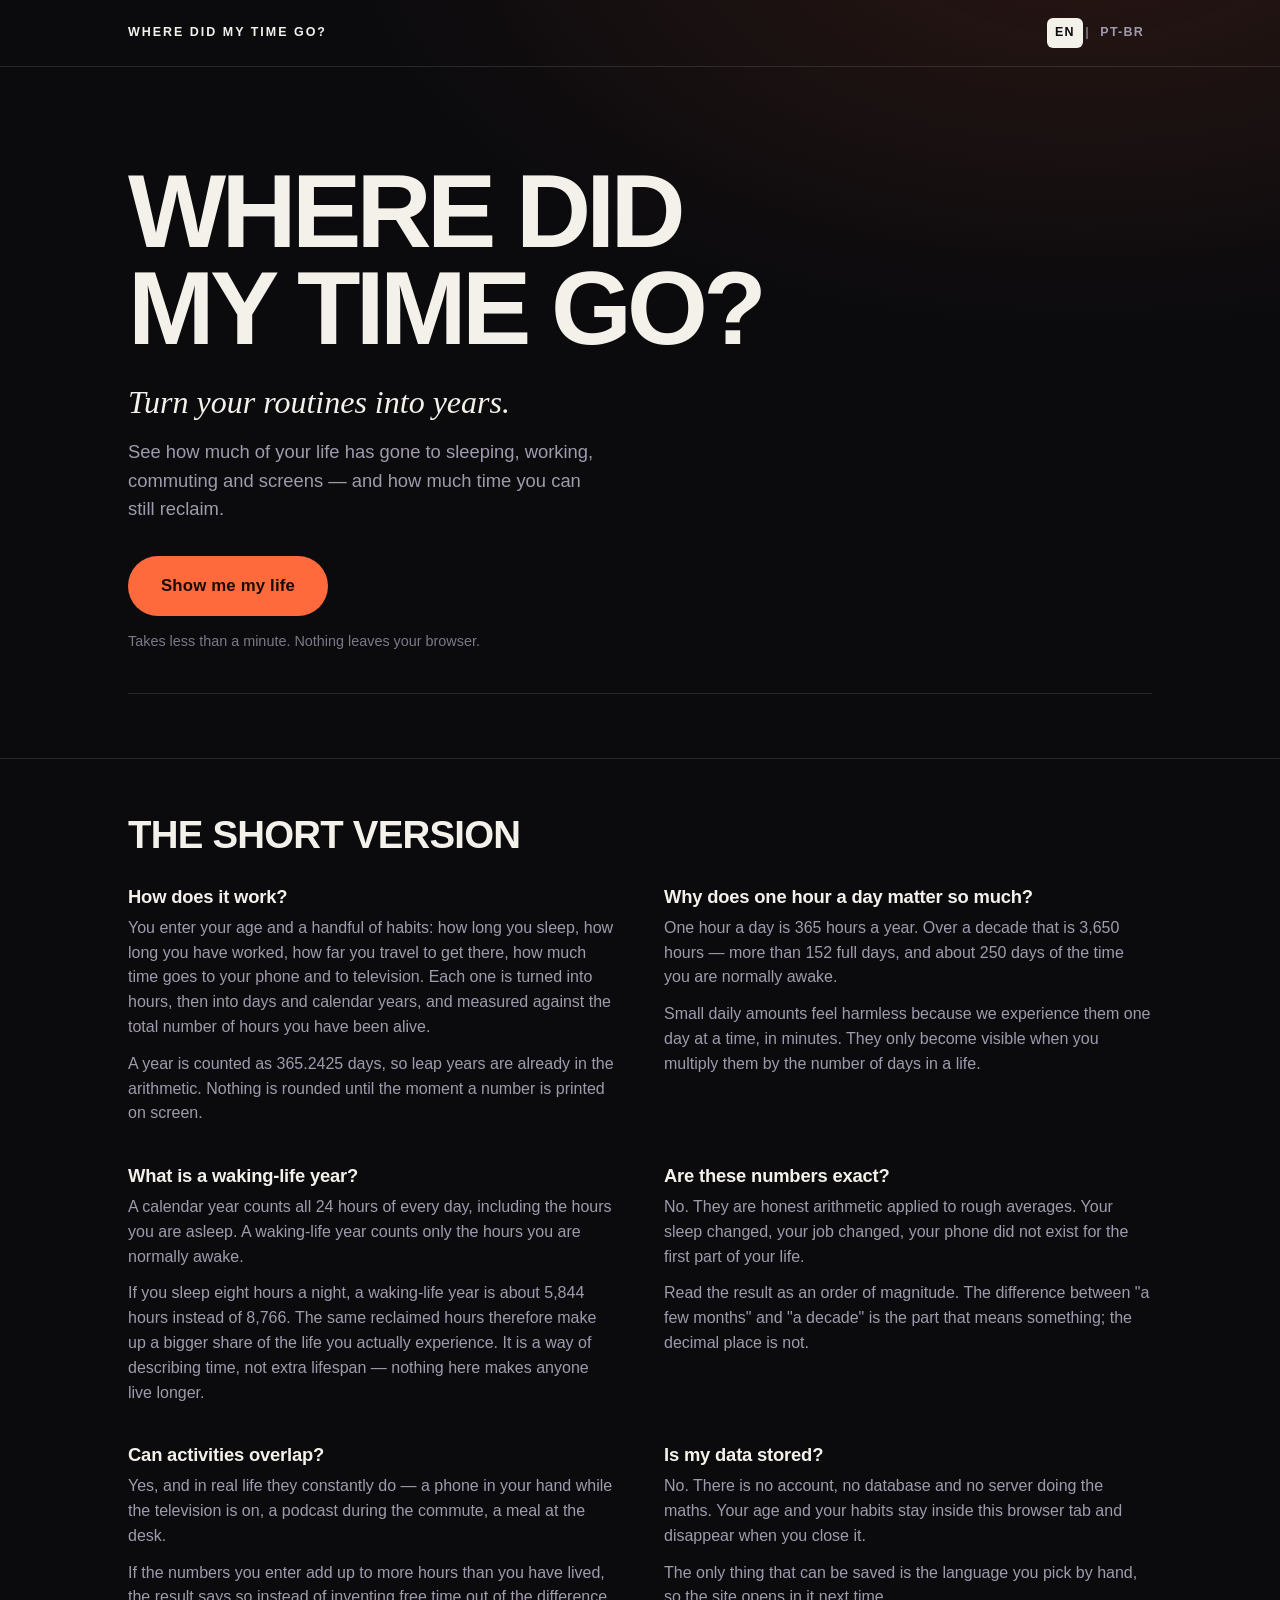
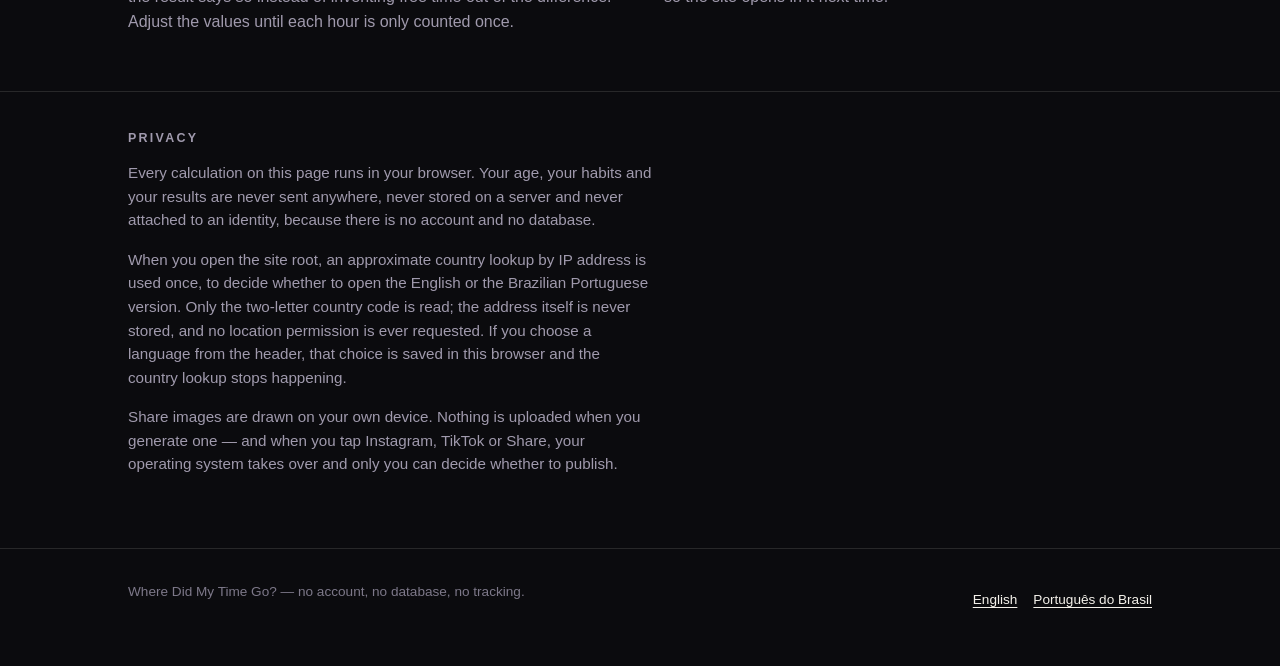
==== en/index.html @ 9c1699c2 "Add "Where Did My Time Go?" static site A self-contained static utility that converts everyday routi" ====
<!DOCTYPE html>
<html lang="en" data-page="app">
<head>
<meta charset="utf-8">
<meta name="viewport" content="width=device-width, initial-scale=1">
<title>Where Did My Time Go? — See Your Life in Years</title>
<meta name="description" content="Turn sleep, work, commuting and screen time into years. See where your time went — and how much you could still reclaim.">
<meta name="theme-color" content="#0b0b0e">
<meta name="robots" content="index, follow">

<link rel="canonical" href="https://where-did-my-time-go.com/en/">
<link rel="alternate" hreflang="en" href="https://where-did-my-time-go.com/en/">
<link rel="alternate" hreflang="pt-BR" href="https://where-did-my-time-go.com/pt-br/">
<link rel="alternate" hreflang="x-default" href="https://where-did-my-time-go.com/">

<meta property="og:type" content="website">
<meta property="og:site_name" content="Where Did My Time Go?">
<meta property="og:locale" content="en_US">
<meta property="og:locale:alternate" content="pt_BR">
<meta property="og:url" content="https://where-did-my-time-go.com/en/">
<meta property="og:title" content="Where Did My Time Go? — See Your Life in Years">
<meta property="og:description" content="Turn sleep, work, commuting and screen time into years. See where your time went — and how much you could still reclaim.">

<meta name="twitter:card" content="summary">
<meta name="twitter:title" content="Where Did My Time Go? — See Your Life in Years">
<meta name="twitter:description" content="Turn sleep, work, commuting and screen time into years. See where your time went — and how much you could still reclaim.">

<link rel="stylesheet" href="../assets/styles.css">
<link rel="icon" href="data:image/svg+xml,%3Csvg xmlns='http://www.w3.org/2000/svg' viewBox='0 0 100 100'%3E%3Crect width='100' height='100' rx='22' fill='%230b0b0e'/%3E%3Ccircle cx='50' cy='50' r='30' fill='none' stroke='%23ff6a3d' stroke-width='7'/%3E%3Cpath d='M50 30v22l14 9' stroke='%23f4f1ea' stroke-width='7' fill='none' stroke-linecap='round'/%3E%3C/svg%3E">

<script defer src="../assets/language.js"></script>
<script defer src="../assets/app.js"></script>
<script defer src="../assets/share.js"></script>
</head>

<body>
<a class="skip-link" href="#main">Skip to the calculator</a>

<header class="site-header">
  <div class="wrap">
    <a class="brand" href="../">Where Did My Time Go?</a>
    <nav class="lang-switch" aria-label="Language">
      <a href="../en/" data-lang-switch="en" lang="en">EN</a>
      <span class="lang-sep" aria-hidden="true">|</span>
      <a href="../pt-br/" data-lang-switch="pt-BR" lang="pt-BR">PT-BR</a>
    </nav>
  </div>
</header>

<main id="main">

  <section class="hero">
    <div class="wrap">
      <h1 class="hero-title">Where did my time go?</h1>
      <p class="hero-lede">Turn your routines into years.</p>
      <p class="hero-sub">See how much of your life has gone to sleeping, working, commuting and screens — and how much time you can still reclaim.</p>
      <button type="button" class="btn btn-primary btn-lg" id="start-cta">Show me my life</button>
      <p class="hero-helper">Takes less than a minute. Nothing leaves your browser.</p>
      <noscript>
        <p class="hero-helper">This calculator needs JavaScript. Everything below still explains how the numbers work.</p>
      </noscript>
      <hr class="hero-rule">
    </div>
  </section>

  <section class="calculator wrap" id="calculator" aria-label="Time calculator" hidden></section>

  <section class="result" id="result" aria-labelledby="result-title" hidden></section>

  <section class="reclaim" id="reclaim" aria-labelledby="reclaim-title" hidden></section>

  <section class="share" id="share" aria-labelledby="share-title" hidden></section>

  <section class="editorial">
    <div class="wrap">
      <h2>The short version</h2>
      <div class="faq">

        <article>
          <h3>How does it work?</h3>
          <p>You enter your age and a handful of habits: how long you sleep, how long you have worked, how far you travel to get there, how much time goes to your phone and to television. Each one is turned into hours, then into days and calendar years, and measured against the total number of hours you have been alive.</p>
          <p>A year is counted as 365.2425 days, so leap years are already in the arithmetic. Nothing is rounded until the moment a number is printed on screen.</p>
        </article>

        <article>
          <h3>Why does one hour a day matter so much?</h3>
          <p>One hour a day is 365 hours a year. Over a decade that is 3,650 hours — more than 152 full days, and about 250 days of the time you are normally awake.</p>
          <p>Small daily amounts feel harmless because we experience them one day at a time, in minutes. They only become visible when you multiply them by the number of days in a life.</p>
        </article>

        <article>
          <h3>What is a waking-life year?</h3>
          <p>A calendar year counts all 24 hours of every day, including the hours you are asleep. A waking-life year counts only the hours you are normally awake.</p>
          <p>If you sleep eight hours a night, a waking-life year is about 5,844 hours instead of 8,766. The same reclaimed hours therefore make up a bigger share of the life you actually experience. It is a way of describing time, not extra lifespan — nothing here makes anyone live longer.</p>
        </article>

        <article>
          <h3>Are these numbers exact?</h3>
          <p>No. They are honest arithmetic applied to rough averages. Your sleep changed, your job changed, your phone did not exist for the first part of your life.</p>
          <p>Read the result as an order of magnitude. The difference between "a few months" and "a decade" is the part that means something; the decimal place is not.</p>
        </article>

        <article>
          <h3>Can activities overlap?</h3>
          <p>Yes, and in real life they constantly do — a phone in your hand while the television is on, a podcast during the commute, a meal at the desk.</p>
          <p>If the numbers you enter add up to more hours than you have lived, the result says so instead of inventing free time out of the difference. Adjust the values until each hour is only counted once.</p>
        </article>

        <article>
          <h3>Is my data stored?</h3>
          <p>No. There is no account, no database and no server doing the maths. Your age and your habits stay inside this browser tab and disappear when you close it.</p>
          <p>The only thing that can be saved is the language you pick by hand, so the site opens in it next time.</p>
        </article>

      </div>
    </div>
  </section>

  <section class="privacy">
    <div class="wrap">
      <h2>Privacy</h2>
      <p>Every calculation on this page runs in your browser. Your age, your habits and your results are never sent anywhere, never stored on a server and never attached to an identity, because there is no account and no database.</p>
      <p>When you open the site root, an approximate country lookup by IP address is used once, to decide whether to open the English or the Brazilian Portuguese version. Only the two-letter country code is read; the address itself is never stored, and no location permission is ever requested. If you choose a language from the header, that choice is saved in this browser and the country lookup stops happening.</p>
      <p>Share images are drawn on your own device. Nothing is uploaded when you generate one — and when you tap Instagram, TikTok or Share, your operating system takes over and only you can decide whether to publish.</p>
    </div>
  </section>

</main>

<footer class="site-footer">
  <div class="wrap">
    <p>Where Did My Time Go? — no account, no database, no tracking.</p>
    <nav class="footer-langs" aria-label="Language">
      <a href="../en/" data-lang-switch="en" lang="en">English</a>
      <a href="../pt-br/" data-lang-switch="pt-BR" lang="pt-BR">Português do Brasil</a>
    </nav>
  </div>
</footer>

<script type="application/ld+json">
{
  "@context": "https://schema.org",
  "@type": "FAQPage",
  "inLanguage": "en",
  "mainEntity": [
    {
      "@type": "Question",
      "name": "How does it work?",
      "acceptedAnswer": {
        "@type": "Answer",
        "text": "You enter your age and a handful of habits: sleep, work, commuting, phone and television. Each one is turned into hours, then into days and calendar years, and measured against the total hours you have been alive. A year counts as 365.2425 days, so leap years are included."
      }
    },
    {
      "@type": "Question",
      "name": "Why does one hour a day matter so much?",
      "acceptedAnswer": {
        "@type": "Answer",
        "text": "One hour a day is 365 hours a year. Over a decade that is 3,650 hours — more than 152 full days, and about 250 days of the time you are normally awake."
      }
    },
    {
      "@type": "Question",
      "name": "What is a waking-life year?",
      "acceptedAnswer": {
        "@type": "Answer",
        "text": "A calendar year counts all 24 hours of every day. A waking-life year counts only the hours you are normally awake — about 5,844 hours if you sleep eight hours a night. It is a way of describing reclaimed time, not extra lifespan."
      }
    },
    {
      "@type": "Question",
      "name": "Are these numbers exact?",
      "acceptedAnswer": {
        "@type": "Answer",
        "text": "No. They are honest arithmetic applied to rough averages. Read the result as an order of magnitude rather than a precise measurement."
      }
    },
    {
      "@type": "Question",
      "name": "Can activities overlap?",
      "acceptedAnswer": {
        "@type": "Answer",
        "text": "Yes. If the values you enter add up to more hours than you have lived, the result says so instead of inventing free time out of the difference."
      }
    },
    {
      "@type": "Question",
      "name": "Is my data stored?",
      "acceptedAnswer": {
        "@type": "Answer",
        "text": "No. There is no account, no database and no server. Your age and habits stay in the browser tab. Only the language you choose by hand is saved."
      }
    }
  ]
}
</script>

</body>
</html>
---- assets/styles.css ----
/*
 * styles.css — one stylesheet for the root redirector and both language pages.
 * Mobile first. Typography does the work; colour is never the only signal.
 */

/* ------------------------------------------------------------------ *
 * Tokens
 * ------------------------------------------------------------------ */

:root {
  color-scheme: dark;

  --ink: #0b0b0e;
  --ink-2: #101017;
  --surface: #15151d;
  --surface-2: #1c1c26;
  --line: rgba(244, 241, 234, 0.12);
  --line-strong: rgba(244, 241, 234, 0.24);

  --paper: #f4f1ea;
  --muted: #a09aad;
  --muted-2: #7d7889;

  --accent: #ff6a3d;
  --accent-soft: rgba(255, 106, 61, 0.14);
  --warn: #ffce4f;

  --font-sans: "Helvetica Neue", Helvetica, -apple-system, BlinkMacSystemFont, "Segoe UI",
    Roboto, Arial, sans-serif;
  --font-serif: ui-serif, Georgia, "Times New Roman", serif;

  --radius: 14px;
  --radius-lg: 22px;

  --wrap: 68rem;
  --gutter: 1.25rem;
}

*,
*::before,
*::after {
  box-sizing: border-box;
}

html {
  -webkit-text-size-adjust: 100%;
}

body {
  margin: 0;
  background: var(--ink);
  color: var(--paper);
  font-family: var(--font-sans);
  font-size: 1rem;
  line-height: 1.55;
  overflow-x: hidden;
  text-rendering: optimizeLegibility;
  -webkit-font-smoothing: antialiased;
}

body::before {
  /* one soft light source, top right */
  content: "";
  position: fixed;
  inset: 0;
  pointer-events: none;
  background: radial-gradient(80rem 45rem at 85% -10%, rgba(255, 106, 61, 0.13), transparent 60%);
  z-index: 0;
}

.wrap {
  width: 100%;
  max-width: var(--wrap);
  margin: 0 auto;
  padding: 0 var(--gutter);
  position: relative;
  z-index: 1;
}

h1,
h2,
h3,
h4 {
  margin: 0;
  font-weight: 800;
  letter-spacing: -0.02em;
  line-height: 1.05;
}

p {
  margin: 0 0 1rem;
}

a {
  color: var(--paper);
  text-underline-offset: 0.2em;
}

a:hover {
  color: var(--accent);
}

:focus-visible {
  outline: 3px solid var(--accent);
  outline-offset: 3px;
  border-radius: 4px;
}

.sr-only {
  position: absolute;
  width: 1px;
  height: 1px;
  padding: 0;
  margin: -1px;
  overflow: hidden;
  clip: rect(0 0 0 0);
  clip-path: inset(50%);
  white-space: nowrap;
  border: 0;
}

.skip-link {
  position: absolute;
  left: 0.75rem;
  top: -4rem;
  z-index: 20;
  background: var(--paper);
  color: var(--ink);
  padding: 0.6rem 1rem;
  border-radius: 8px;
  font-weight: 700;
  transition: top 0.15s ease;
}

.skip-link:focus {
  top: 0.75rem;
}

/* ------------------------------------------------------------------ *
 * Header
 * ------------------------------------------------------------------ */

.site-header {
  position: relative;
  z-index: 2;
  padding: 1.1rem 0;
  border-bottom: 1px solid var(--line);
}

.site-header .wrap {
  display: flex;
  align-items: center;
  justify-content: space-between;
  gap: 1rem;
}

.brand {
  font-size: 0.78rem;
  font-weight: 800;
  letter-spacing: 0.16em;
  text-transform: uppercase;
  text-decoration: none;
  color: var(--paper);
}

.brand:hover {
  color: var(--accent);
}

.lang-switch {
  display: flex;
  align-items: center;
  gap: 0.15rem;
  font-size: 0.78rem;
  font-weight: 700;
  letter-spacing: 0.1em;
}

.lang-switch a {
  padding: 0.35rem 0.5rem;
  border-radius: 6px;
  color: var(--muted);
  text-decoration: none;
}

.lang-switch a:hover {
  color: var(--paper);
  background: var(--surface);
}

.lang-switch a[aria-current="true"] {
  color: var(--ink);
  background: var(--paper);
}

.lang-sep {
  color: var(--muted-2);
}

/* ------------------------------------------------------------------ *
 * Buttons
 * ------------------------------------------------------------------ */

.btn {
  display: inline-flex;
  align-items: center;
  justify-content: center;
  gap: 0.5rem;
  min-height: 3rem;
  padding: 0.85rem 1.4rem;
  border: 1px solid transparent;
  border-radius: 999px;
  background: transparent;
  color: var(--paper);
  font: inherit;
  font-weight: 700;
  letter-spacing: 0.01em;
  cursor: pointer;
  transition: background-color 0.15s ease, color 0.15s ease, border-color 0.15s ease,
    transform 0.15s ease;
}

.btn:disabled {
  opacity: 0.4;
  cursor: not-allowed;
}

.btn-primary {
  background: var(--accent);
  color: #1a0b05;
}

.btn-primary:hover:not(:disabled) {
  background: #ff835c;
}

.btn-solid {
  background: var(--paper);
  color: var(--ink);
}

.btn-solid:hover:not(:disabled) {
  background: #fff;
}

.btn-ghost {
  border-color: var(--line-strong);
  color: var(--paper);
}

.btn-ghost:hover:not(:disabled) {
  background: var(--surface-2);
  border-color: var(--paper);
}

.btn-quiet {
  background: var(--surface-2);
  color: var(--paper);
  min-height: 2.6rem;
  padding: 0.6rem 1.1rem;
  font-size: 0.92rem;
}

.btn-quiet:hover:not(:disabled) {
  background: #262633;
}

.btn-lg {
  min-height: 3.5rem;
  padding: 1rem 2rem;
  font-size: 1.05rem;
}

/* ------------------------------------------------------------------ *
 * Hero
 * ------------------------------------------------------------------ */

.hero {
  padding: 3.5rem 0 3rem;
}

.hero-title {
  font-size: clamp(2.6rem, 12vw, 6.5rem);
  line-height: 0.94;
  letter-spacing: -0.045em;
  text-transform: uppercase;
  margin-bottom: 1.5rem;
  text-wrap: balance;
}

.hero-lede {
  font-family: var(--font-serif);
  font-size: clamp(1.35rem, 4.6vw, 2rem);
  line-height: 1.25;
  font-style: italic;
  color: var(--paper);
  margin-bottom: 1rem;
  max-width: 24ch;
}

.hero-sub {
  font-size: 1.05rem;
  color: var(--muted);
  max-width: 46ch;
  margin-bottom: 2rem;
}

.hero-helper {
  margin-top: 0.9rem;
  font-size: 0.9rem;
  color: var(--muted-2);
}

.hero-rule {
  height: 1px;
  background: var(--line);
  margin: 2.5rem 0 0;
  border: 0;
}

/* ------------------------------------------------------------------ *
 * Sections
 * ------------------------------------------------------------------ */

.section {
  padding: 3rem 0;
}

.section-title {
  font-size: clamp(1.9rem, 7vw, 3.4rem);
  text-transform: uppercase;
  letter-spacing: -0.03em;
  margin-bottom: 0.75rem;
  text-wrap: balance;
}

.section-lead {
  color: var(--muted);
  max-width: 52ch;
  margin-bottom: 2rem;
}

.section-kicker {
  font-size: 0.78rem;
  font-weight: 800;
  letter-spacing: 0.18em;
  text-transform: uppercase;
  color: var(--muted);
  margin-bottom: 0.75rem;
}

.section-note {
  color: var(--muted);
  font-size: 0.92rem;
  max-width: 56ch;
}

.section-note-warn {
  color: var(--warn);
}

/* ------------------------------------------------------------------ *
 * Calculator
 * ------------------------------------------------------------------ */

/*
 * .calculator also carries .wrap, so only the block padding may be set here —
 * a shorthand would wipe out the gutter and push the form to the screen edge.
 */
.calculator {
  padding-top: 1rem;
  padding-bottom: 3rem;
}

/* Sections whose contents are rendered by JS get their gutter from the inner
   element, since the section itself carries the full-bleed border. */
.result-inner,
.reclaim-inner,
.share-inner {
  width: 100%;
  max-width: var(--wrap);
  margin: 0 auto;
  padding: 0 var(--gutter);
}

.stepnav {
  display: flex;
  gap: 1.25rem;
  list-style: none;
  margin: 0 0 2rem;
  padding: 0 0 1rem;
  border-bottom: 1px solid var(--line);
  font-size: 0.8rem;
  letter-spacing: 0.08em;
  text-transform: uppercase;
  color: var(--muted-2);
  overflow-x: auto;
}

.stepnav-item {
  display: flex;
  align-items: center;
  gap: 0.45rem;
  white-space: nowrap;
}

.stepnav-num {
  display: inline-grid;
  place-items: center;
  width: 1.5rem;
  height: 1.5rem;
  border-radius: 50%;
  border: 1px solid var(--line-strong);
  font-size: 0.75rem;
  font-weight: 700;
}

.stepnav-item.is-current {
  color: var(--paper);
}

.stepnav-item.is-current .stepnav-num {
  background: var(--accent);
  border-color: var(--accent);
  color: #1a0b05;
}

.stepnav-item.is-done {
  color: var(--muted);
}

.stepnav-item.is-done .stepnav-num {
  background: var(--surface-2);
  border-color: var(--line-strong);
}

.step-title {
  font-size: clamp(1.7rem, 6.5vw, 3rem);
  margin-bottom: 0.6rem;
  text-wrap: balance;
}

.step-help {
  color: var(--muted);
  max-width: 52ch;
  margin-bottom: 2rem;
}

.step-actions {
  display: flex;
  flex-wrap: wrap;
  gap: 0.75rem;
  margin-top: 2rem;
}

/* Fields */

.field {
  display: flex;
  flex-direction: column;
  gap: 0.4rem;
  margin-bottom: 1.1rem;
}

.field label {
  font-size: 0.82rem;
  font-weight: 700;
  letter-spacing: 0.06em;
  text-transform: uppercase;
  color: var(--muted);
}

.field input,
.field select,
.caption-text {
  width: 100%;
  min-height: 3.25rem;
  padding: 0.75rem 0.9rem;
  border: 1px solid var(--line-strong);
  border-radius: var(--radius);
  background: var(--surface);
  color: var(--paper);
  font: inherit;
  font-size: 1.05rem;
  font-variant-numeric: tabular-nums;
}

.field select {
  appearance: none;
  background-image: linear-gradient(45deg, transparent 50%, var(--muted) 50%),
    linear-gradient(135deg, var(--muted) 50%, transparent 50%);
  background-position: calc(100% - 1.15rem) 1.45rem, calc(100% - 0.85rem) 1.45rem;
  background-size: 6px 6px, 6px 6px;
  background-repeat: no-repeat;
  padding-right: 2.5rem;
}

.field input:focus,
.field select:focus,
.caption-text:focus {
  border-color: var(--accent);
}

.field input[aria-invalid="true"] {
  border-color: #ff7a7a;
}

.field-help {
  margin: 0;
  font-size: 0.84rem;
  color: var(--muted-2);
}

.field-error {
  margin: 0;
  font-size: 0.86rem;
  font-weight: 600;
  color: #ff9a9a;
}

.field-error::before {
  content: "▲ ";
  font-size: 0.7em;
}

.field-grid {
  display: grid;
  gap: 0 1rem;
  grid-template-columns: 1fr;
}

.field-wide {
  grid-column: 1 / -1;
}

.age-field {
  max-width: 12rem;
}

.age-field input {
  font-size: 2.5rem;
  font-weight: 800;
  min-height: 4.5rem;
  text-align: center;
  letter-spacing: -0.02em;
}

.form-status {
  min-height: 1.4rem;
  color: #ff9a9a;
  font-weight: 600;
  font-size: 0.9rem;
}

/* Accordion panels */

.panels {
  display: flex;
  flex-direction: column;
  gap: 0.6rem;
}

.panel {
  border: 1px solid var(--line);
  border-radius: var(--radius-lg);
  background: linear-gradient(180deg, rgba(255, 255, 255, 0.02), transparent);
  overflow: hidden;
}

.panel.is-open {
  border-color: var(--line-strong);
  background: var(--surface);
}

.panel-heading {
  margin: 0;
  font-size: 1rem;
}

.panel-head {
  display: flex;
  align-items: center;
  gap: 0.75rem;
  width: 100%;
  padding: 1.1rem 1.15rem;
  border: 0;
  background: transparent;
  color: var(--paper);
  font: inherit;
  text-align: left;
  cursor: pointer;
}

.panel-emoji {
  font-size: 1.35rem;
  line-height: 1;
}

.panel-title {
  font-weight: 800;
  letter-spacing: -0.01em;
}

.panel-summary {
  margin-left: auto;
  font-size: 0.85rem;
  color: var(--muted);
  font-variant-numeric: tabular-nums;
  text-align: right;
}

.panel-chevron {
  width: 0.6rem;
  height: 0.6rem;
  border-right: 2px solid var(--muted);
  border-bottom: 2px solid var(--muted);
  transform: rotate(45deg);
  transition: transform 0.2s ease;
  flex: none;
}

.panel.is-open .panel-chevron {
  transform: rotate(-135deg);
}

.panel-body {
  padding: 0 1.15rem 1.35rem;
}

.panel-question {
  font-family: var(--font-serif);
  font-size: 1.15rem;
  font-style: italic;
  color: var(--paper);
  margin: 0 0 1.25rem;
}

.panel-note {
  font-size: 0.87rem;
  color: var(--muted-2);
  max-width: 54ch;
  margin-bottom: 1rem;
}

/* Optional activities */

.extras {
  margin-top: 2.5rem;
}

.extras-title {
  font-size: 0.78rem;
  font-weight: 800;
  letter-spacing: 0.18em;
  text-transform: uppercase;
  color: var(--muted);
  margin-bottom: 1rem;
}

.activities {
  display: flex;
  flex-direction: column;
  gap: 0.75rem;
  margin-bottom: 1rem;
}

.activity {
  border: 1px solid var(--line);
  border-radius: var(--radius-lg);
  background: var(--surface);
  padding: 1rem 1.15rem 0.4rem;
}

.activity-head {
  display: flex;
  align-items: flex-end;
  gap: 0.75rem;
}

.activity-emoji {
  font-size: 1.5rem;
  line-height: 2.6rem;
}

.field-name {
  flex: 1;
}

.activity-remove {
  flex: none;
  width: 2.6rem;
  height: 2.6rem;
  margin-bottom: 1.1rem;
  border: 1px solid var(--line-strong);
  border-radius: 50%;
  background: transparent;
  color: var(--muted);
  font-size: 1.3rem;
  line-height: 1;
  cursor: pointer;
}

.activity-remove:hover {
  color: var(--paper);
  border-color: var(--paper);
}

.activity-picker {
  margin-top: 1rem;
  padding: 1rem;
  border: 1px dashed var(--line-strong);
  border-radius: var(--radius-lg);
}

.activity-picker-hint {
  font-size: 0.85rem;
  color: var(--muted);
  margin-bottom: 0.75rem;
}

.chips {
  display: flex;
  flex-wrap: wrap;
  gap: 0.5rem;
}

.chip {
  padding: 0.6rem 1rem;
  border: 1px solid var(--line-strong);
  border-radius: 999px;
  background: transparent;
  color: var(--paper);
  font: inherit;
  font-size: 0.92rem;
  cursor: pointer;
}

.chip:hover {
  background: var(--surface-2);
  border-color: var(--paper);
}

.chips-radio {
  gap: 0.5rem;
}

.chip-radio input {
  position: absolute;
  opacity: 0;
  width: 1px;
  height: 1px;
}

.chip-radio label {
  display: inline-block;
  padding: 0.6rem 1rem;
  border: 1px solid var(--line-strong);
  border-radius: 999px;
  font-size: 0.92rem;
  font-weight: 600;
  cursor: pointer;
  text-transform: none;
  letter-spacing: 0;
  color: var(--paper);
}

.chip-radio input:checked + label {
  background: var(--paper);
  border-color: var(--paper);
  color: var(--ink);
}

.chip-radio input:focus-visible + label {
  outline: 3px solid var(--accent);
  outline-offset: 3px;
}

/* ------------------------------------------------------------------ *
 * Result
 * ------------------------------------------------------------------ */

.result {
  padding: 2rem 0 3rem;
  border-top: 1px solid var(--line);
}

.result-hero {
  padding: 1.5rem 0 2.5rem;
}

.result-hero-title {
  font-size: clamp(2.1rem, 8.5vw, 4.6rem);
  line-height: 0.98;
  letter-spacing: -0.04em;
  margin-bottom: 1.5rem;
  text-wrap: balance;
}

.result-hero-sub {
  color: var(--muted);
  font-size: 0.95rem;
  letter-spacing: 0.06em;
  text-transform: uppercase;
  margin-bottom: 1.25rem;
}

.bignums {
  display: grid;
  grid-template-columns: repeat(2, minmax(0, 1fr));
  gap: 1.5rem;
  margin: 0;
}

.bignum-value {
  margin: 0;
  font-size: clamp(2.2rem, 9vw, 4rem);
  font-weight: 800;
  letter-spacing: -0.04em;
  font-variant-numeric: tabular-nums;
  line-height: 1;
}

.bignum-label {
  font-size: 0.8rem;
  letter-spacing: 0.16em;
  text-transform: uppercase;
  color: var(--muted);
  margin-top: 0.35rem;
}

/* Life bar */

.lifebar-block {
  margin: 2.5rem 0 3rem;
}

.lifebar {
  display: flex;
  width: 100%;
  height: 5.5rem;
  margin: 1.25rem 0 0.75rem;
  padding: 0;
  list-style: none;
  border-radius: var(--radius);
  overflow: hidden;
  background: var(--surface);
  border: 1px solid var(--line);
}

.lifebar-item {
  width: var(--w);
  min-width: 2px;
  display: flex;
}

.lifebar-seg {
  flex: 1;
  border: 0;
  padding: 0;
  cursor: pointer;
  background-color: var(--c);
  position: relative;
  transition: filter 0.15s ease;
}

.lifebar-seg:hover,
.lifebar-seg.is-active {
  filter: brightness(1.25);
}

.lifebar-seg.is-active::after {
  content: "";
  position: absolute;
  inset: 0;
  border: 2px solid var(--paper);
}

.lifebar-detail {
  min-height: 3rem;
  font-size: 0.92rem;
  color: var(--muted);
  font-variant-numeric: tabular-nums;
}

.legend {
  display: grid;
  grid-template-columns: 1fr;
  gap: 0.35rem;
  margin-top: 0.5rem;
}

.legend-item {
  display: flex;
  align-items: center;
  gap: 0.65rem;
  width: 100%;
  padding: 0.55rem 0.65rem;
  border: 1px solid transparent;
  border-radius: 10px;
  background: transparent;
  color: var(--paper);
  font: inherit;
  font-size: 0.92rem;
  text-align: left;
  cursor: pointer;
}

.legend-item:hover,
.legend-item.is-active {
  background: var(--surface);
  border-color: var(--line);
}

.legend-swatch {
  flex: none;
  width: 1.15rem;
  height: 1.15rem;
  border-radius: 4px;
  background-color: var(--c);
}

.legend-label {
  flex: 1;
}

.legend-value {
  color: var(--muted);
  font-variant-numeric: tabular-nums;
}

/*
 * Patterns, so segments are never distinguished by colour alone.
 * The same pattern appears on the bar and on its legend swatch.
 */
.pattern-p1 {
  background-image: repeating-linear-gradient(45deg, rgba(0, 0, 0, 0.28) 0 6px, transparent 6px 12px);
}
.pattern-p2 {
  background-image: repeating-linear-gradient(-45deg, rgba(0, 0, 0, 0.28) 0 5px, transparent 5px 11px);
}
.pattern-p3 {
  background-image: repeating-linear-gradient(0deg, rgba(0, 0, 0, 0.28) 0 4px, transparent 4px 10px);
}
.pattern-p4 {
  background-image: radial-gradient(rgba(0, 0, 0, 0.34) 1.6px, transparent 1.7px);
  background-size: 9px 9px;
}
.pattern-p5 {
  background-image: repeating-linear-gradient(90deg, rgba(0, 0, 0, 0.28) 0 4px, transparent 4px 10px);
}
.pattern-p6 {
  background-image: repeating-linear-gradient(45deg, rgba(0, 0, 0, 0.22) 0 2px, transparent 2px 14px);
}

/* Result cards */

.result-cards {
  display: grid;
  grid-template-columns: 1fr;
  gap: 0.85rem;
  margin-top: 1.25rem;
}

.result-card {
  position: relative;
  padding: 1.4rem 1.35rem 1.2rem;
  border: 1px solid var(--line);
  border-radius: var(--radius-lg);
  background: var(--surface);
  overflow: hidden;
}

.result-card::before {
  content: "";
  position: absolute;
  left: 0;
  top: 0;
  bottom: 0;
  width: 5px;
  background: var(--c);
}

.result-card-title {
  display: flex;
  align-items: center;
  gap: 0.5rem;
  font-size: 0.82rem;
  font-weight: 800;
  letter-spacing: 0.14em;
  text-transform: uppercase;
  color: var(--muted);
  margin-bottom: 0.6rem;
}

.result-card-emoji {
  font-size: 1.1rem;
}

.result-card-years {
  margin: 0 0 0.15rem;
  line-height: 0.95;
}

.result-card-years strong {
  font-size: clamp(3rem, 14vw, 4.5rem);
  font-weight: 800;
  letter-spacing: -0.045em;
  font-variant-numeric: tabular-nums;
}

.result-card-years span {
  font-size: 1rem;
  letter-spacing: 0.14em;
  text-transform: uppercase;
  color: var(--muted);
}

.result-card-percent {
  margin: 0 0 1rem;
  color: var(--accent);
  font-weight: 700;
  font-variant-numeric: tabular-nums;
}

.result-card-meta {
  display: flex;
  gap: 1.75rem;
  margin: 0;
  padding-top: 0.85rem;
  border-top: 1px solid var(--line);
}

.result-card-meta dt {
  font-size: 0.72rem;
  letter-spacing: 0.14em;
  text-transform: uppercase;
  color: var(--muted-2);
}

.result-card-meta dd {
  margin: 0.1rem 0 0;
  font-weight: 700;
  font-variant-numeric: tabular-nums;
}

/* Unaccounted + overlap */

.unaccounted,
.overlap {
  margin-top: 2.5rem;
  padding: 1.75rem 1.5rem;
  border-radius: var(--radius-lg);
  border: 1px solid var(--line);
  background: linear-gradient(180deg, rgba(255, 255, 255, 0.03), transparent);
}

.unaccounted-title,
.overlap-title {
  font-size: 0.82rem;
  font-weight: 800;
  letter-spacing: 0.16em;
  text-transform: uppercase;
  color: var(--muted);
  margin-bottom: 0.75rem;
}

.overlap {
  border-color: rgba(255, 206, 79, 0.45);
  background: rgba(255, 206, 79, 0.07);
}

.overlap-title {
  color: var(--warn);
  font-size: 1.15rem;
  letter-spacing: -0.01em;
  text-transform: none;
}

.overlap p {
  color: var(--paper);
  max-width: 58ch;
}

.overlap-unknown {
  color: var(--muted) !important;
  font-size: 0.92rem;
}

.unaccounted-years {
  margin: 0;
  line-height: 0.95;
}

.unaccounted-years strong {
  font-size: clamp(3rem, 15vw, 5rem);
  font-weight: 800;
  letter-spacing: -0.045em;
  font-variant-numeric: tabular-nums;
}

.unaccounted-percent {
  color: var(--accent);
  font-weight: 700;
  margin: 0.35rem 0 1rem;
}

.unaccounted-body {
  color: var(--muted);
  max-width: 58ch;
  margin: 0;
}

.result-actions {
  display: flex;
  flex-wrap: wrap;
  gap: 0.75rem;
  margin-top: 2.5rem;
}

/* ------------------------------------------------------------------ *
 * Reclaim
 * ------------------------------------------------------------------ */

.reclaim {
  padding: 3rem 0;
  border-top: 1px solid var(--line);
}

.reclaim-controls {
  display: grid;
  grid-template-columns: 1fr;
  gap: 0 1.5rem;
  padding: 1.5rem;
  border: 1px solid var(--line);
  border-radius: var(--radius-lg);
  background: var(--surface);
}

.reclaim-amounts {
  border: 0;
  padding: 0;
  margin: 0 0 1.1rem;
}

.reclaim-amounts legend {
  padding: 0;
  font-size: 0.82rem;
  font-weight: 700;
  letter-spacing: 0.06em;
  text-transform: uppercase;
  color: var(--muted);
  margin-bottom: 0.5rem;
}

.field-inline {
  margin-top: 0.9rem;
  max-width: 14rem;
}

.reclaim-output {
  margin-top: 2rem;
}

.reclaim-headline {
  font-size: clamp(1.5rem, 6vw, 2.6rem);
  font-weight: 800;
  letter-spacing: -0.03em;
  text-transform: uppercase;
  line-height: 1.05;
  margin-bottom: 1.5rem;
  text-wrap: balance;
}

.reclaim-numbers {
  display: grid;
  grid-template-columns: 1fr;
  gap: 1.25rem;
  margin: 0 0 1.5rem;
  padding: 1.5rem 0;
  border-top: 1px solid var(--line);
  border-bottom: 1px solid var(--line);
}

.reclaim-numbers dd {
  margin: 0;
  font-size: clamp(2.4rem, 10vw, 3.6rem);
  font-weight: 800;
  letter-spacing: -0.04em;
  line-height: 1;
  font-variant-numeric: tabular-nums;
}

.reclaim-numbers dt {
  font-size: 0.8rem;
  letter-spacing: 0.16em;
  text-transform: uppercase;
  color: var(--muted);
  margin-top: 0.35rem;
}

.reclaim-another {
  font-family: var(--font-serif);
  font-style: italic;
  font-size: 1.15rem;
  color: var(--muted);
  margin-bottom: 0.5rem;
}

.reclaim-waking {
  font-size: 1.15rem;
  letter-spacing: 0.02em;
  text-transform: uppercase;
  color: var(--muted);
}

.reclaim-waking strong {
  display: block;
  font-size: clamp(2.6rem, 11vw, 4.2rem);
  font-weight: 800;
  letter-spacing: -0.04em;
  color: var(--accent);
  line-height: 1;
  margin-bottom: 0.25rem;
}

.reclaim-warn {
  color: var(--warn);
  font-size: 0.92rem;
  max-width: 58ch;
}

.reclaim-note {
  color: var(--muted-2);
  font-size: 0.9rem;
  max-width: 60ch;
}

.tip {
  margin: 1.5rem 0;
  padding: 0.9rem 1.1rem;
  border: 1px solid var(--line);
  border-radius: var(--radius);
  background: var(--surface);
}

.tip summary {
  cursor: pointer;
  font-weight: 700;
  font-size: 0.95rem;
}

.tip p {
  margin: 0.75rem 0 0;
  color: var(--muted);
  font-size: 0.92rem;
  max-width: 60ch;
}

/* ------------------------------------------------------------------ *
 * Share
 * ------------------------------------------------------------------ */

.share {
  padding: 3rem 0 4rem;
  border-top: 1px solid var(--line);
}

.share-tabs {
  display: flex;
  flex-wrap: wrap;
  gap: 0.5rem;
  margin-bottom: 1.75rem;
}

.share-tab {
  padding: 0.7rem 1.15rem;
  border: 1px solid var(--line-strong);
  border-radius: 999px;
  background: transparent;
  color: var(--paper);
  font: inherit;
  font-weight: 700;
  font-size: 0.92rem;
  cursor: pointer;
}

.share-tab.is-active {
  background: var(--paper);
  border-color: var(--paper);
  color: var(--ink);
}

.share-tab:disabled {
  opacity: 0.35;
  cursor: not-allowed;
}

.share-layout {
  display: grid;
  grid-template-columns: 1fr;
  gap: 2rem;
}

.share-preview {
  margin: 0;
}

.share-preview canvas {
  display: block;
  width: 100%;
  max-width: 26rem;
  height: auto;
  margin: 0 auto;
  border-radius: var(--radius-lg);
  border: 1px solid var(--line);
  box-shadow: 0 30px 60px -30px rgba(0, 0, 0, 0.9);
  background: var(--ink-2);
}

.share-preview canvas.is-tall {
  max-width: 20rem;
}

.share-preview-note {
  margin-top: 0.75rem;
  text-align: center;
  font-size: 0.82rem;
  color: var(--muted-2);
  font-variant-numeric: tabular-nums;
}

.share-buttons {
  display: flex;
  flex-wrap: wrap;
  gap: 0.6rem;
}

.share-buttons .btn {
  flex: 1 1 9rem;
}

.share-choice {
  order: 99;
  flex: 1 1 100%;
  display: flex;
  flex-wrap: wrap;
  align-items: center;
  gap: 0.5rem;
  padding: 0.9rem 1rem;
  border: 1px dashed var(--line-strong);
  border-radius: var(--radius);
}

.share-choice-title {
  margin: 0;
  flex: 1 1 100%;
  font-size: 0.85rem;
  color: var(--muted);
}

.share-status {
  min-height: 2.6rem;
  margin: 1rem 0 0;
  font-size: 0.92rem;
  color: var(--warn);
}

.caption-block {
  margin-top: 0.5rem;
}

.caption-label {
  display: block;
  font-size: 0.78rem;
  font-weight: 800;
  letter-spacing: 0.16em;
  text-transform: uppercase;
  color: var(--muted);
  margin-bottom: 0.5rem;
}

.caption-text {
  min-height: 8rem;
  resize: vertical;
  font-size: 0.92rem;
  line-height: 1.5;
  margin-bottom: 0.75rem;
}

.viral-cta {
  margin: 3rem 0 0;
  font-family: var(--font-serif);
  font-style: italic;
  font-size: clamp(1.35rem, 5vw, 2.2rem);
  line-height: 1.2;
  color: var(--paper);
  max-width: 22ch;
  text-wrap: balance;
}

/* ------------------------------------------------------------------ *
 * Editorial / FAQ / privacy / footer
 * ------------------------------------------------------------------ */

.editorial {
  padding: 3.5rem 0;
  border-top: 1px solid var(--line);
}

.editorial h2 {
  font-size: clamp(1.6rem, 6vw, 2.4rem);
  margin-bottom: 2rem;
  text-transform: uppercase;
  letter-spacing: -0.02em;
}

.faq {
  display: grid;
  gap: 2rem;
  max-width: 62ch;
}

.faq h3 {
  font-size: 1.15rem;
  margin-bottom: 0.6rem;
  letter-spacing: -0.01em;
}

.faq p {
  color: var(--muted);
  margin-bottom: 0.75rem;
}

.faq p:last-child {
  margin-bottom: 0;
}

.privacy {
  padding: 2.5rem 0 3.5rem;
  border-top: 1px solid var(--line);
}

.privacy h2 {
  font-size: 0.78rem;
  font-weight: 800;
  letter-spacing: 0.18em;
  text-transform: uppercase;
  color: var(--muted);
  margin-bottom: 1rem;
}

.privacy p {
  color: var(--muted);
  max-width: 62ch;
  font-size: 0.95rem;
}

.site-footer {
  padding: 2rem 0 3rem;
  border-top: 1px solid var(--line);
  font-size: 0.85rem;
  color: var(--muted-2);
}

.site-footer .wrap {
  display: flex;
  flex-wrap: wrap;
  gap: 1rem;
  justify-content: space-between;
  align-items: center;
}

.footer-langs {
  display: flex;
  gap: 1rem;
}

/* Root redirect page */

.redirect-page {
  min-height: 100svh;
  display: grid;
  place-items: center;
  text-align: center;
  padding: 2rem;
}

.redirect-title {
  font-size: clamp(1.8rem, 8vw, 3rem);
  text-transform: uppercase;
  margin-bottom: 1rem;
}

.redirect-status {
  color: var(--muted);
  margin-bottom: 2rem;
}

.redirect-links {
  display: flex;
  gap: 0.75rem;
  justify-content: center;
  flex-wrap: wrap;
}

/* ------------------------------------------------------------------ *
 * Motion
 * ------------------------------------------------------------------ */

@keyframes reveal-up {
  from {
    opacity: 0;
    transform: translateY(18px);
  }
  to {
    opacity: 1;
    transform: none;
  }
}

.reveal {
  animation: reveal-up 0.55s cubic-bezier(0.22, 0.8, 0.3, 1) both;
}

@media (prefers-reduced-motion: reduce) {
  *,
  *::before,
  *::after {
    animation-duration: 0.001ms !important;
    animation-iteration-count: 1 !important;
    transition-duration: 0.001ms !important;
    scroll-behavior: auto !important;
  }

  .reveal {
    animation: none;
  }
}

/* ------------------------------------------------------------------ *
 * Wider screens
 * ------------------------------------------------------------------ */

@media (min-width: 40em) {
  :root {
    --gutter: 2rem;
  }

  .field-grid {
    grid-template-columns: repeat(2, minmax(0, 1fr));
  }

  .bignums {
    gap: 3rem;
    max-width: 34rem;
  }

  .legend {
    grid-template-columns: repeat(2, minmax(0, 1fr));
  }

  .result-cards {
    grid-template-columns: repeat(2, minmax(0, 1fr));
  }

  .reclaim-numbers {
    grid-template-columns: repeat(3, minmax(0, 1fr));
  }

  .reclaim-controls {
    grid-template-columns: repeat(2, minmax(0, 1fr));
  }

  .reclaim-amounts {
    grid-column: 1 / -1;
    order: -1;
  }

  .share-buttons .btn {
    flex: 0 1 auto;
  }
}

@media (min-width: 64em) {
  .hero {
    padding: 6rem 0 4rem;
  }

  .hero-sub {
    font-size: 1.15rem;
  }

  .lifebar {
    height: 7rem;
  }

  .result-cards {
    grid-template-columns: repeat(3, minmax(0, 1fr));
  }

  .legend {
    grid-template-columns: repeat(3, minmax(0, 1fr));
  }

  .share-layout {
    grid-template-columns: minmax(0, 22rem) minmax(0, 1fr);
    gap: 3rem;
    align-items: start;
  }

  .share-preview canvas,
  .share-preview canvas.is-tall {
    max-width: 100%;
  }

  .faq {
    grid-template-columns: repeat(2, minmax(0, 1fr));
    max-width: none;
    gap: 2.5rem 3rem;
  }
}
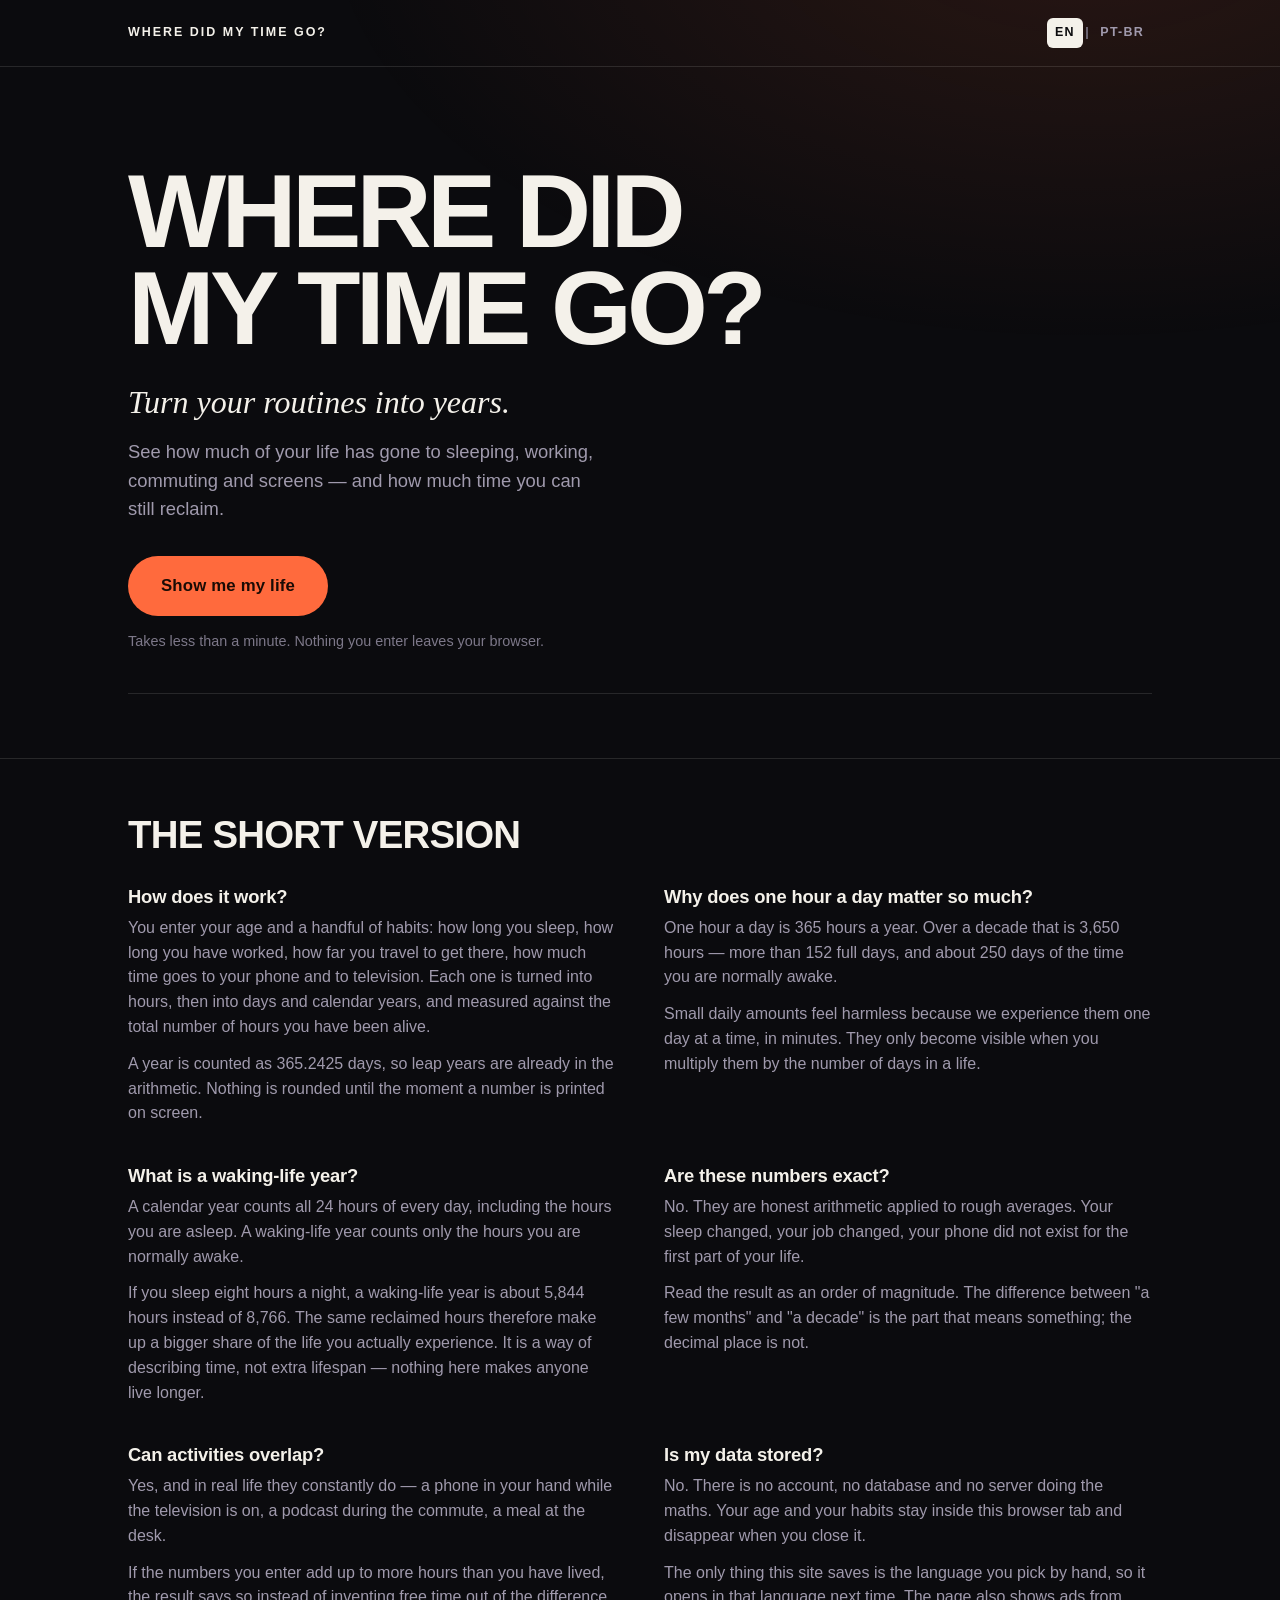
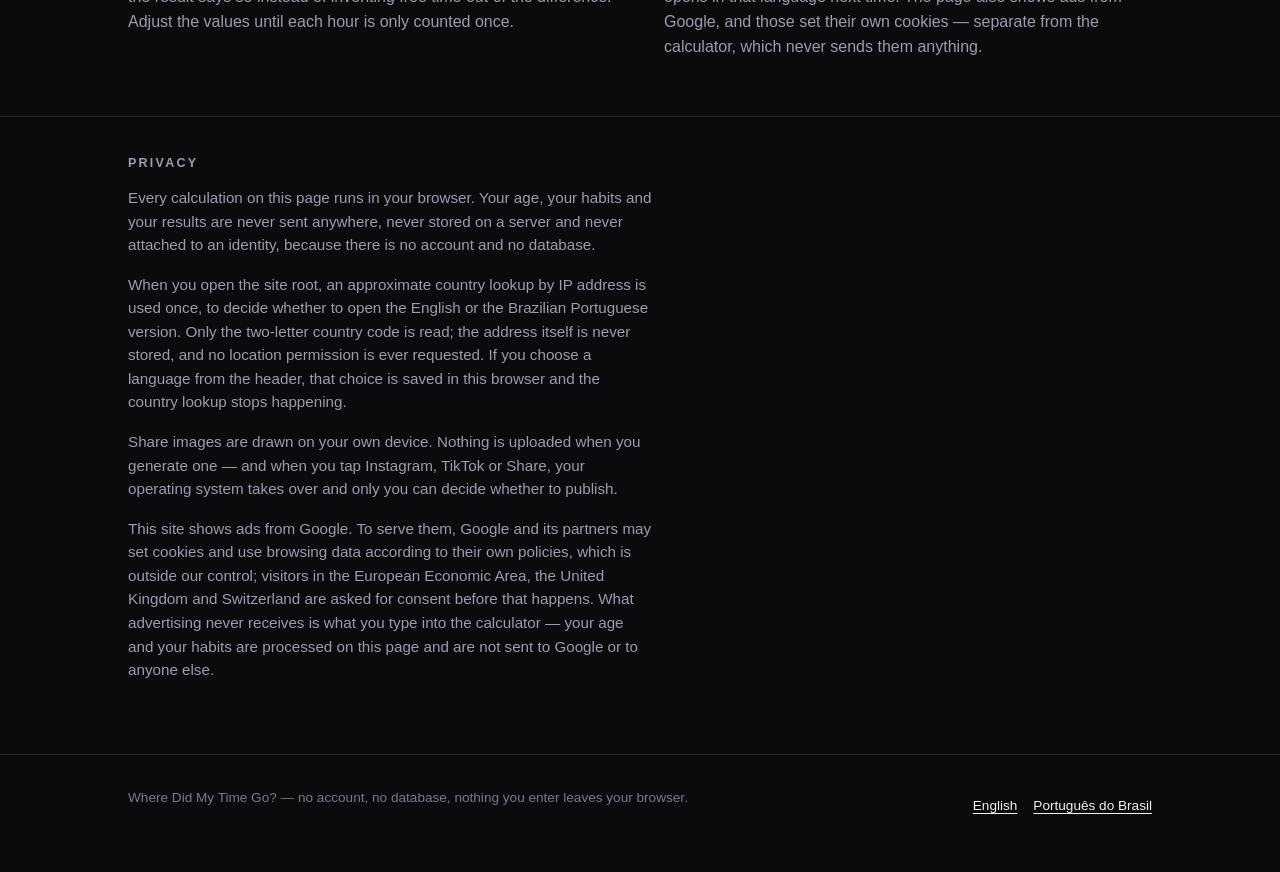
==== commit 58d50081: "Make the privacy copy accurate now that the page serves ads The site carried four claims that stoppe" ====
--- a/en/index.html
+++ b/en/index.html
@@ -8,16 +8,16 @@
 <meta name="theme-color" content="#0b0b0e">
 <meta name="robots" content="index, follow">
 
-<link rel="canonical" href="https://where-did-my-time-go.com/en/">
-<link rel="alternate" hreflang="en" href="https://where-did-my-time-go.com/en/">
-<link rel="alternate" hreflang="pt-BR" href="https://where-did-my-time-go.com/pt-br/">
-<link rel="alternate" hreflang="x-default" href="https://where-did-my-time-go.com/">
+<link rel="canonical" href="https://wdmtg.site/en/">
+<link rel="alternate" hreflang="en" href="https://wdmtg.site/en/">
+<link rel="alternate" hreflang="pt-BR" href="https://wdmtg.site/pt-br/">
+<link rel="alternate" hreflang="x-default" href="https://wdmtg.site/">
 
 <meta property="og:type" content="website">
 <meta property="og:site_name" content="Where Did My Time Go?">
 <meta property="og:locale" content="en_US">
 <meta property="og:locale:alternate" content="pt_BR">
-<meta property="og:url" content="https://where-did-my-time-go.com/en/">
+<meta property="og:url" content="https://wdmtg.site/en/">
 <meta property="og:title" content="Where Did My Time Go? — See Your Life in Years">
 <meta property="og:description" content="Turn sleep, work, commuting and screen time into years. See where your time went — and how much you could still reclaim.">
 
@@ -27,6 +27,10 @@
 
 <link rel="stylesheet" href="../assets/styles.css">
 <link rel="icon" href="data:image/svg+xml,%3Csvg xmlns='http://www.w3.org/2000/svg' viewBox='0 0 100 100'%3E%3Crect width='100' height='100' rx='22' fill='%230b0b0e'/%3E%3Ccircle cx='50' cy='50' r='30' fill='none' stroke='%23ff6a3d' stroke-width='7'/%3E%3Cpath d='M50 30v22l14 9' stroke='%23f4f1ea' stroke-width='7' fill='none' stroke-linecap='round'/%3E%3C/svg%3E">
+
+<!-- Google AdSense -->
+<script async src="https://pagead2.googlesyndication.com/pagead/js/adsbygoogle.js?client=ca-pub-9468948964012627"
+     crossorigin="anonymous"></script>
 
 <script defer src="../assets/language.js"></script>
 <script defer src="../assets/app.js"></script>
@@ -55,7 +59,7 @@
       <p class="hero-lede">Turn your routines into years.</p>
       <p class="hero-sub">See how much of your life has gone to sleeping, working, commuting and screens — and how much time you can still reclaim.</p>
       <button type="button" class="btn btn-primary btn-lg" id="start-cta">Show me my life</button>
-      <p class="hero-helper">Takes less than a minute. Nothing leaves your browser.</p>
+      <p class="hero-helper">Takes less than a minute. Nothing you enter leaves your browser.</p>
       <noscript>
         <p class="hero-helper">This calculator needs JavaScript. Everything below still explains how the numbers work.</p>
       </noscript>
@@ -109,7 +113,7 @@
         <article>
           <h3>Is my data stored?</h3>
           <p>No. There is no account, no database and no server doing the maths. Your age and your habits stay inside this browser tab and disappear when you close it.</p>
-          <p>The only thing that can be saved is the language you pick by hand, so the site opens in it next time.</p>
+          <p>The only thing this site saves is the language you pick by hand, so it opens in that language next time. The page also shows ads from Google, and those set their own cookies — separate from the calculator, which never sends them anything.</p>
         </article>
 
       </div>
@@ -122,6 +126,7 @@
       <p>Every calculation on this page runs in your browser. Your age, your habits and your results are never sent anywhere, never stored on a server and never attached to an identity, because there is no account and no database.</p>
       <p>When you open the site root, an approximate country lookup by IP address is used once, to decide whether to open the English or the Brazilian Portuguese version. Only the two-letter country code is read; the address itself is never stored, and no location permission is ever requested. If you choose a language from the header, that choice is saved in this browser and the country lookup stops happening.</p>
       <p>Share images are drawn on your own device. Nothing is uploaded when you generate one — and when you tap Instagram, TikTok or Share, your operating system takes over and only you can decide whether to publish.</p>
+      <p>This site shows ads from Google. To serve them, Google and its partners may set cookies and use browsing data according to their own policies, which is outside our control; visitors in the European Economic Area, the United Kingdom and Switzerland are asked for consent before that happens. What advertising never receives is what you type into the calculator — your age and your habits are processed on this page and are not sent to Google or to anyone else.</p>
     </div>
   </section>
 
@@ -129,7 +134,7 @@
 
 <footer class="site-footer">
   <div class="wrap">
-    <p>Where Did My Time Go? — no account, no database, no tracking.</p>
+    <p>Where Did My Time Go? — no account, no database, nothing you enter leaves your browser.</p>
     <nav class="footer-langs" aria-label="Language">
       <a href="../en/" data-lang-switch="en" lang="en">English</a>
       <a href="../pt-br/" data-lang-switch="pt-BR" lang="pt-BR">Português do Brasil</a>
@@ -188,7 +193,7 @@
       "name": "Is my data stored?",
       "acceptedAnswer": {
         "@type": "Answer",
-        "text": "No. There is no account, no database and no server. Your age and habits stay in the browser tab. Only the language you choose by hand is saved."
+        "text": "No. There is no account, no database and no server. Your age and habits stay in the browser tab. The only thing this site saves is the language you choose by hand. The page shows ads from Google, which set their own cookies, separate from the calculator."
       }
     }
   ]
